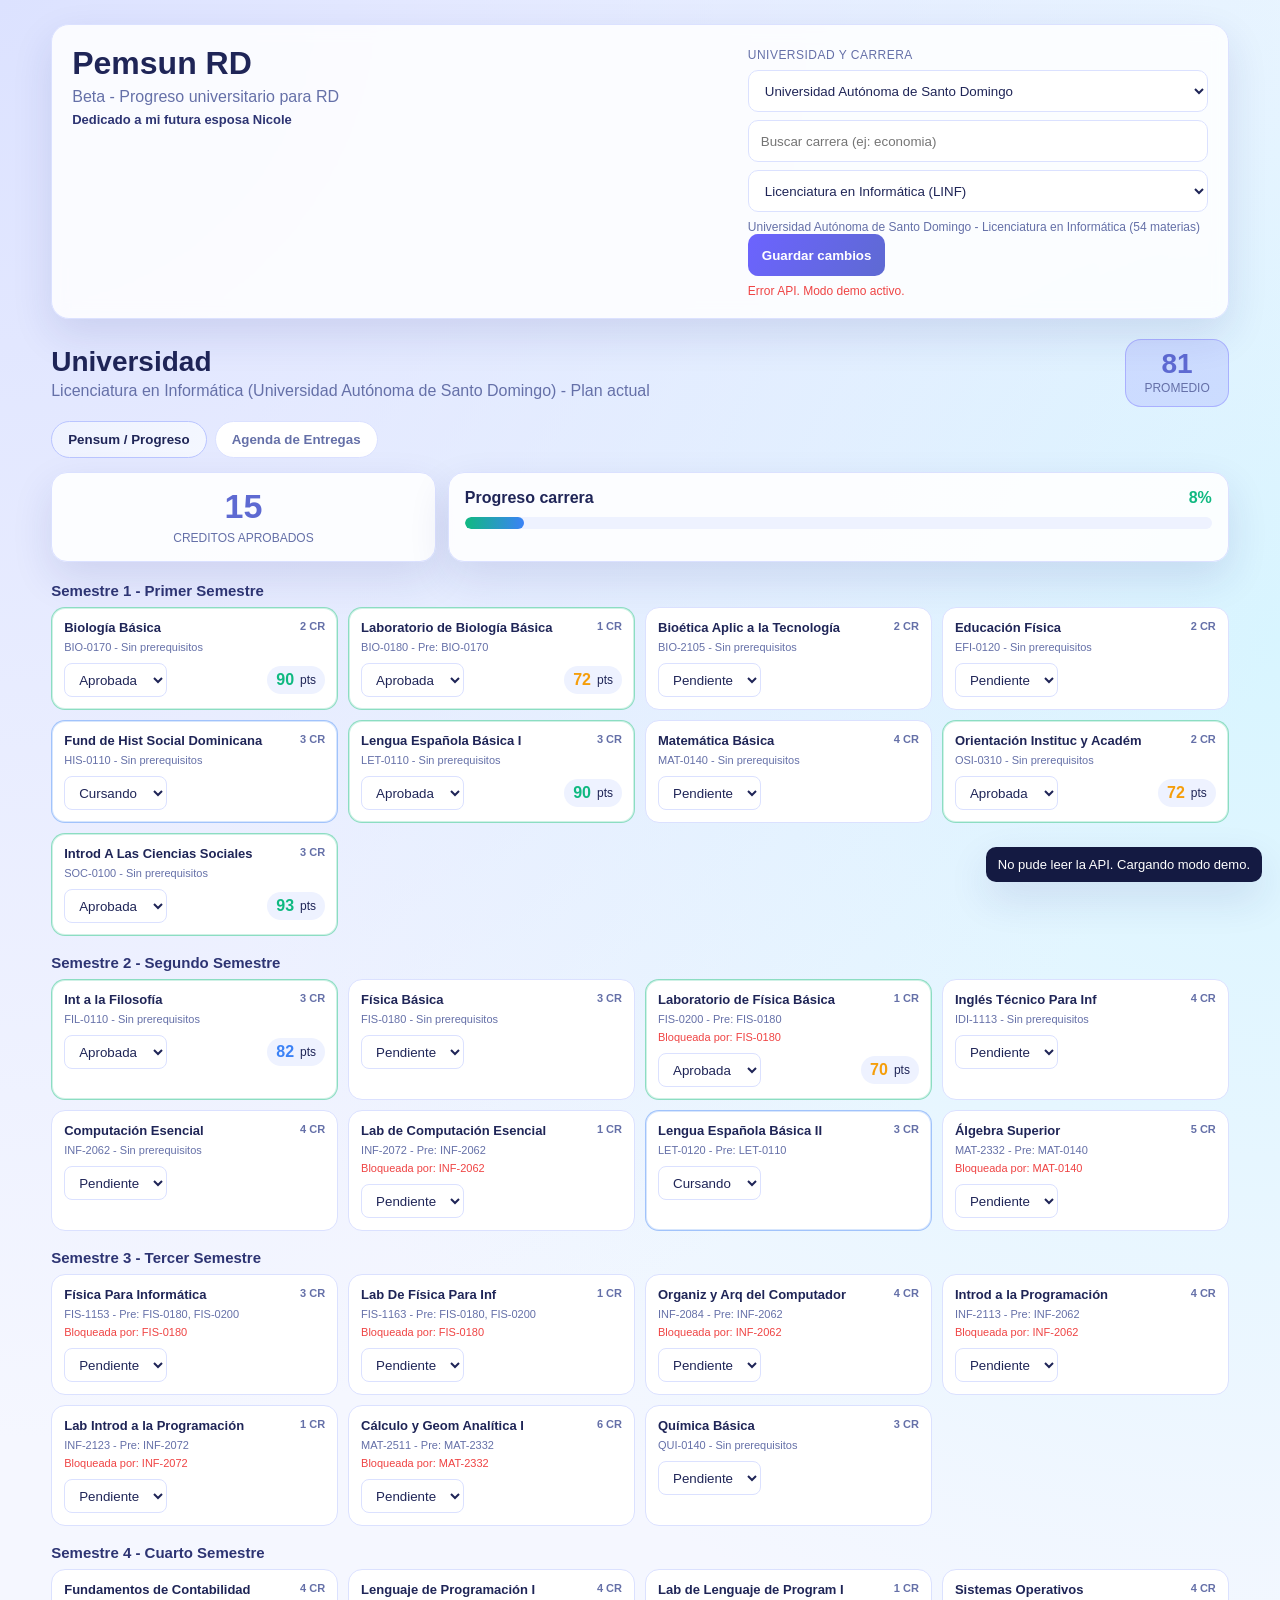
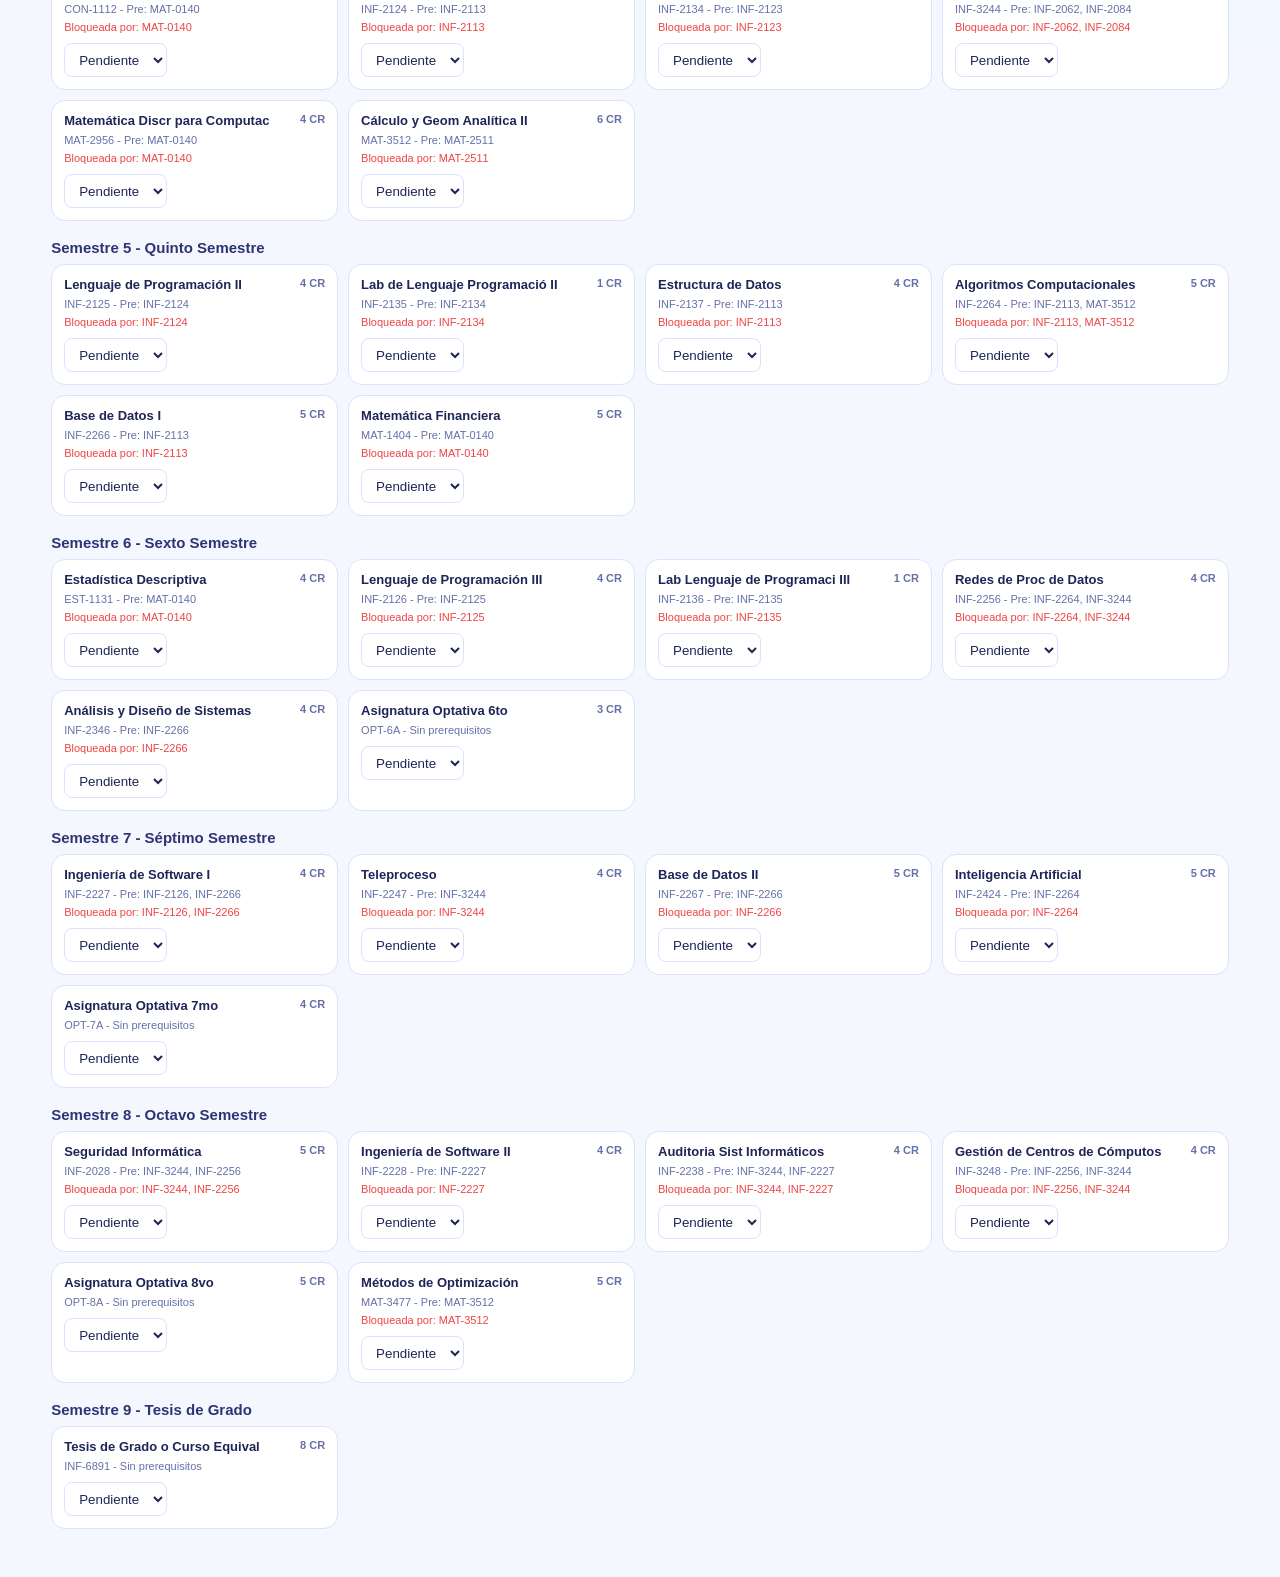
==== uni.html @ a09cc276 "Beta inicial Pemsun RD" ====
<!doctype html>
<html lang="es">
<head>
  <meta charset="utf-8">
  <meta name="viewport" content="width=device-width, initial-scale=1">
  <title>Pemsun RD - Beta</title>
  <link rel="stylesheet" href="uni.css">
</head>
<body>
  <div class="app-shell">
    <header class="topbar">
      <div>
        <h1>Pemsun RD</h1>
        <p class="subtitle">Beta - Progreso universitario para RD</p>
        <p class="dedication">Dedicado a mi futura esposa Nicole</p>
      </div>
      <div class="topbar-actions">
        <label for="university-select" class="field-label">Universidad y carrera</label>
        <div class="stack">
          <select id="university-select" class="select"></select>
          <input id="career-search-input" class="input" type="text" placeholder="Buscar carrera (ej: economia)" maxlength="80">
          <select id="career-select" class="select"></select>
        </div>
        <div id="career-meta" class="sync-status">Selecciona universidad y carrera</div>
        <div class="row">
          <button id="save-state-btn" class="btn-primary" type="button">Guardar cambios</button>
        </div>
        <div id="sync-status" class="sync-status">Modo demo (sin API)</div>
      </div>
    </header>

    <section class="page" id="page-uni">
      <div class="page-header">
        <div>
          <h2 class="page-title">Universidad</h2>
          <p class="page-subtitle" id="career-subtitle">Carrera no seleccionada</p>
        </div>
        <div class="score-badge">
          <span class="score-number" id="uni-gpa-val">0</span>
          <span class="score-label">Promedio</span>
        </div>
      </div>

      <div class="uni-tabs" role="tablist" aria-label="Navegacion universidad">
        <button class="uni-tab active" data-tab="pensum" type="button">Pensum / Progreso</button>
        <button class="uni-tab" data-tab="agenda" type="button">Agenda de Entregas</button>
      </div>

      <div id="uni-tab-pensum" class="uni-tab-content active">
        <div class="bento-grid">
          <div class="bento-card span-4 center">
            <div class="big-number" id="uni-cr-approved">0</div>
            <div class="mini-label">Creditos aprobados</div>
          </div>
          <div class="bento-card span-8">
            <div class="progress-head">
              <span><strong>Progreso carrera</strong></span>
              <span id="uni-progress-pct" class="ok-text">0%</span>
            </div>
            <div class="progress-track">
              <div id="uni-progress-bar" class="progress-bar"></div>
            </div>
          </div>
        </div>

        <div id="uni-semesters-container"></div>
      </div>

      <div id="uni-tab-agenda" class="uni-tab-content">
        <div class="bento-grid">
          <div class="bento-card span-12">
            <div class="agenda-head">
              <h3>Entregas y parciales</h3>
              <button class="btn-primary" id="open-uni-agenda-modal" type="button">+ Nuevo evento</button>
            </div>
            <div id="uni-agenda-list" class="activity-list"></div>
          </div>
        </div>
      </div>
    </section>
  </div>

  <div id="uni-grade-modal" class="modal-backdrop hidden" aria-hidden="true">
    <div class="modal-card">
      <h3>Registrar nota</h3>
      <p id="uni-grade-modal-subject" class="modal-subject"></p>
      <div class="grade-box">
        <input id="uni-grade-slider" type="range" min="0" max="100" step="1" value="80">
        <div id="uni-grade-display" class="grade-display">80</div>
      </div>
      <p id="uni-grade-warning" class="warning hidden">Una materia se considera aprobada desde 70 puntos.</p>
      <div class="modal-actions">
        <button id="cancel-grade-btn" class="btn-secondary" type="button">Cancelar</button>
        <button id="confirm-grade-btn" class="btn-primary" type="button">Confirmar</button>
      </div>
    </div>
  </div>

  <div id="uni-agenda-modal" class="modal-backdrop hidden" aria-hidden="true">
    <div class="modal-card">
      <h3>Nuevo evento</h3>
      <div class="form-grid">
        <label>Titulo
          <input id="uni-agenda-title" class="input" type="text" maxlength="120" placeholder="Parcial 1" />
        </label>
        <label>Fecha
          <input id="uni-agenda-date" class="input" type="date" />
        </label>
        <label>Tipo
          <select id="uni-agenda-type" class="select">
            <option value="examen">Examen</option>
            <option value="entrega">Entrega</option>
            <option value="exposicion">Exposicion</option>
          </select>
        </label>
        <label>Materia
          <select id="uni-agenda-subject" class="select"></select>
        </label>
      </div>
      <div class="modal-actions">
        <button id="cancel-agenda-btn" class="btn-secondary" type="button">Cancelar</button>
        <button id="save-agenda-btn" class="btn-primary" type="button">Guardar</button>
      </div>
    </div>
  </div>

  <div id="toast-container" class="toast-container" aria-live="polite" aria-atomic="true"></div>

  <script src="university_data.js"></script>
  <script src="config.js"></script>
  <script src="uni.js"></script>
</body>
</html>
---- uni.css ----
:root {
  --bg: #f5f7ff;
  --card: #ffffff;
  --elevated: #eef2ff;
  --border: #dbe1ff;
  --text: #1f2557;
  --text-muted: #6570a8;
  --primary: #6c63ff;
  --primary-2: #5e6ad2;
  --ok: #10b981;
  --warn: #f59e0b;
  --danger: #ef4444;
  --shadow: 0 16px 40px rgba(32, 45, 130, 0.12);
}

* {
  box-sizing: border-box;
}

body {
  margin: 0;
  font-family: "Segoe UI", "Inter", sans-serif;
  color: var(--text);
  background:
    radial-gradient(circle at 0% 0%, #dce2ff 0, transparent 42%),
    radial-gradient(circle at 100% 20%, #d8f5ff 0, transparent 38%),
    var(--bg);
}

.app-shell {
  width: min(1200px, 92vw);
  margin: 24px auto 48px;
}

.topbar {
  display: flex;
  justify-content: space-between;
  gap: 16px;
  align-items: flex-start;
  background: rgba(255, 255, 255, 0.84);
  backdrop-filter: blur(8px);
  border: 1px solid var(--border);
  border-radius: 18px;
  padding: 20px;
  box-shadow: var(--shadow);
}

.topbar h1 {
  margin: 0;
  font-size: clamp(24px, 3vw, 32px);
  font-weight: 800;
}

.subtitle {
  margin: 6px 0 0;
  color: var(--text-muted);
}

.topbar-actions {
  min-width: min(100%, 460px);
}

.stack {
  display: grid;
  gap: 8px;
  margin-bottom: 8px;
}

.field-label {
  display: inline-block;
  margin-bottom: 8px;
  color: var(--text-muted);
  font-size: 12px;
  letter-spacing: 0.04em;
  text-transform: uppercase;
}

.row {
  display: flex;
  gap: 8px;
  flex-wrap: wrap;
}

.input,
.select {
  border: 1px solid var(--border);
  background: #fff;
  color: var(--text);
  border-radius: 10px;
  min-height: 42px;
  padding: 0 12px;
  outline: none;
  transition: border-color 0.2s, box-shadow 0.2s;
}

.input:focus,
.select:focus {
  border-color: var(--primary);
  box-shadow: 0 0 0 3px rgba(108, 99, 255, 0.14);
}

#student-id-input {
  flex: 1;
  min-width: 190px;
}

.sync-status {
  margin-top: 8px;
  font-size: 12px;
  color: var(--text-muted);
}

.btn-primary,
.btn-secondary {
  border: 0;
  min-height: 42px;
  border-radius: 10px;
  padding: 0 14px;
  font-weight: 700;
  cursor: pointer;
}

.btn-primary {
  background: linear-gradient(120deg, var(--primary), var(--primary-2));
  color: #fff;
}

.btn-secondary {
  background: var(--elevated);
  color: var(--text);
  border: 1px solid var(--border);
}

.page {
  margin-top: 20px;
}

.page-header {
  display: flex;
  justify-content: space-between;
  align-items: center;
  gap: 12px;
  margin-bottom: 14px;
}

.page-title {
  margin: 0;
  font-size: 28px;
  font-weight: 800;
}

.page-subtitle {
  margin: 4px 0 0;
  color: var(--text-muted);
}

.score-badge {
  background: rgba(108, 99, 255, 0.16);
  border: 1px solid rgba(108, 99, 255, 0.35);
  border-radius: 16px;
  padding: 10px 18px;
  text-align: center;
}

.score-number {
  display: block;
  font-size: 28px;
  font-weight: 800;
  color: #5e6ad2;
  line-height: 1;
}

.score-label {
  font-size: 12px;
  color: var(--text-muted);
  text-transform: uppercase;
}

.uni-tabs {
  display: flex;
  gap: 8px;
  margin-bottom: 14px;
}

.uni-tab {
  border: 1px solid var(--border);
  background: #fff;
  color: var(--text-muted);
  border-radius: 999px;
  padding: 10px 16px;
  font-weight: 700;
  cursor: pointer;
}

.uni-tab.active {
  background: linear-gradient(120deg, #eef2ff, #f4f7ff);
  color: var(--text);
  border-color: #bac5ff;
}

.uni-tab-content {
  display: none;
}

.uni-tab-content.active {
  display: block;
}

.bento-grid {
  display: grid;
  grid-template-columns: repeat(12, minmax(0, 1fr));
  gap: 12px;
  margin-bottom: 20px;
}

.bento-card {
  background: rgba(255, 255, 255, 0.9);
  border: 1px solid var(--border);
  border-radius: 16px;
  padding: 16px;
  box-shadow: var(--shadow);
}

.span-4 {
  grid-column: span 4;
}

.span-8 {
  grid-column: span 8;
}

.span-12 {
  grid-column: span 12;
}

.center {
  text-align: center;
}

.big-number {
  font-size: 34px;
  font-weight: 800;
  color: var(--primary-2);
  line-height: 1;
}

.mini-label {
  font-size: 12px;
  color: var(--text-muted);
  margin-top: 8px;
  text-transform: uppercase;
}

.progress-head {
  display: flex;
  justify-content: space-between;
  align-items: center;
  margin-bottom: 10px;
}

.ok-text {
  color: var(--ok);
  font-weight: 800;
}

.progress-track {
  width: 100%;
  height: 12px;
  background: var(--elevated);
  border-radius: 999px;
  overflow: hidden;
}

.progress-bar {
  height: 100%;
  width: 0;
  border-radius: 999px;
  transition: width 0.4s ease;
  background: linear-gradient(90deg, var(--ok), #3b82f6);
}

.uni-semester-block {
  margin-bottom: 18px;
}

.uni-semester-title {
  margin: 0 0 8px;
  font-size: 15px;
  font-weight: 800;
  color: #2d3473;
}

.uni-subjects-grid {
  display: grid;
  grid-template-columns: repeat(auto-fill, minmax(250px, 1fr));
  gap: 10px;
}

.uni-subject-card {
  background: #fff;
  border-radius: 14px;
  border: 1px solid var(--border);
  padding: 12px;
}

.uni-subject-card.state-passed {
  border-color: rgba(16, 185, 129, 0.48);
  box-shadow: inset 0 0 0 1px rgba(16, 185, 129, 0.2);
}

.uni-subject-card.state-current {
  border-color: rgba(59, 130, 246, 0.48);
  box-shadow: inset 0 0 0 1px rgba(59, 130, 246, 0.2);
}

.uni-subject-card.state-pending {
  border-color: var(--border);
}

.uni-subject-header {
  display: flex;
  justify-content: space-between;
  gap: 8px;
}

.uni-subject-name {
  font-size: 13px;
  font-weight: 700;
}

.uni-subject-cr {
  color: var(--text-muted);
  font-size: 11px;
  font-weight: 700;
}

.uni-subject-meta {
  margin-top: 6px;
  font-size: 11px;
  color: var(--text-muted);
}

.uni-subject-actions {
  margin-top: 10px;
  display: flex;
  justify-content: space-between;
  align-items: center;
  gap: 10px;
}

.uni-select-state {
  min-height: 34px;
  border-radius: 8px;
  border: 1px solid var(--border);
  padding: 0 10px;
  color: var(--text);
  background: #fff;
}

.grade-pill {
  display: inline-flex;
  align-items: center;
  gap: 6px;
  font-size: 12px;
  border-radius: 999px;
  padding: 5px 9px;
  background: var(--elevated);
}

.grade-value {
  font-size: 16px;
  font-weight: 800;
}

.agenda-head {
  display: flex;
  justify-content: space-between;
  align-items: center;
  gap: 10px;
  margin-bottom: 10px;
}

.agenda-head h3 {
  margin: 0;
}

.activity-list {
  display: grid;
  gap: 10px;
}

.activity-item {
  border: 1px solid var(--border);
  border-radius: 12px;
  background: #fff;
  padding: 12px;
  display: flex;
  justify-content: space-between;
  align-items: center;
  gap: 10px;
}

.activity-meta {
  display: flex;
  align-items: center;
  gap: 10px;
}

.activity-title {
  font-weight: 700;
  font-size: 14px;
}

.activity-subject {
  color: var(--text-muted);
  font-size: 12px;
}

.activity-badge {
  border-radius: 8px;
  padding: 5px 8px;
  font-size: 12px;
  font-weight: 800;
  background: var(--elevated);
}

.empty-state {
  border: 1px dashed var(--border);
  border-radius: 12px;
  background: rgba(255, 255, 255, 0.76);
  padding: 16px;
  text-align: center;
  color: var(--text-muted);
}

.icon-btn {
  border: 1px solid var(--border);
  background: #fff;
  border-radius: 8px;
  min-height: 34px;
  min-width: 34px;
  cursor: pointer;
}

.modal-backdrop {
  position: fixed;
  inset: 0;
  background: rgba(16, 22, 54, 0.5);
  display: flex;
  align-items: center;
  justify-content: center;
  z-index: 1000;
}

.hidden {
  display: none !important;
}

.modal-card {
  width: min(520px, 92vw);
  border-radius: 16px;
  border: 1px solid var(--border);
  background: #fff;
  box-shadow: var(--shadow);
  padding: 18px;
}

.modal-card h3 {
  margin-top: 0;
}

.modal-subject {
  color: var(--text-muted);
  margin-bottom: 12px;
}

.grade-box {
  display: grid;
  gap: 8px;
}

.grade-display {
  font-size: 36px;
  font-weight: 800;
  color: #3b82f6;
  text-align: center;
}

.warning {
  margin: 8px 0 0;
  color: var(--danger);
  font-size: 13px;
}

.form-grid {
  display: grid;
  grid-template-columns: repeat(2, minmax(0, 1fr));
  gap: 10px;
}

.form-grid label {
  display: grid;
  gap: 6px;
  font-size: 13px;
  font-weight: 700;
}

.modal-actions {
  margin-top: 14px;
  display: flex;
  justify-content: flex-end;
  gap: 8px;
}

.toast-container {
  position: fixed;
  right: 18px;
  bottom: 18px;
  display: grid;
  gap: 8px;
  z-index: 1200;
}

.toast {
  background: #141a42;
  color: #fff;
  border-radius: 10px;
  padding: 10px 12px;
  min-width: 220px;
  box-shadow: var(--shadow);
  font-size: 13px;
}

@media (max-width: 960px) {
  .topbar {
    flex-direction: column;
  }

  .span-4,
  .span-8,
  .span-12 {
    grid-column: span 12;
  }
}

@media (max-width: 640px) {
  .app-shell {
    width: 94vw;
    margin-top: 14px;
  }

  .form-grid {
    grid-template-columns: 1fr;
  }

  .page-header {
    flex-direction: column;
    align-items: flex-start;
  }

  .uni-tabs {
    flex-wrap: wrap;
  }

  .activity-item {
    flex-direction: column;
    align-items: flex-start;
  }
}
.dedication {
  margin: 6px 0 0;
  color: #2d3473;
  font-weight: 700;
  font-size: 13px;
}
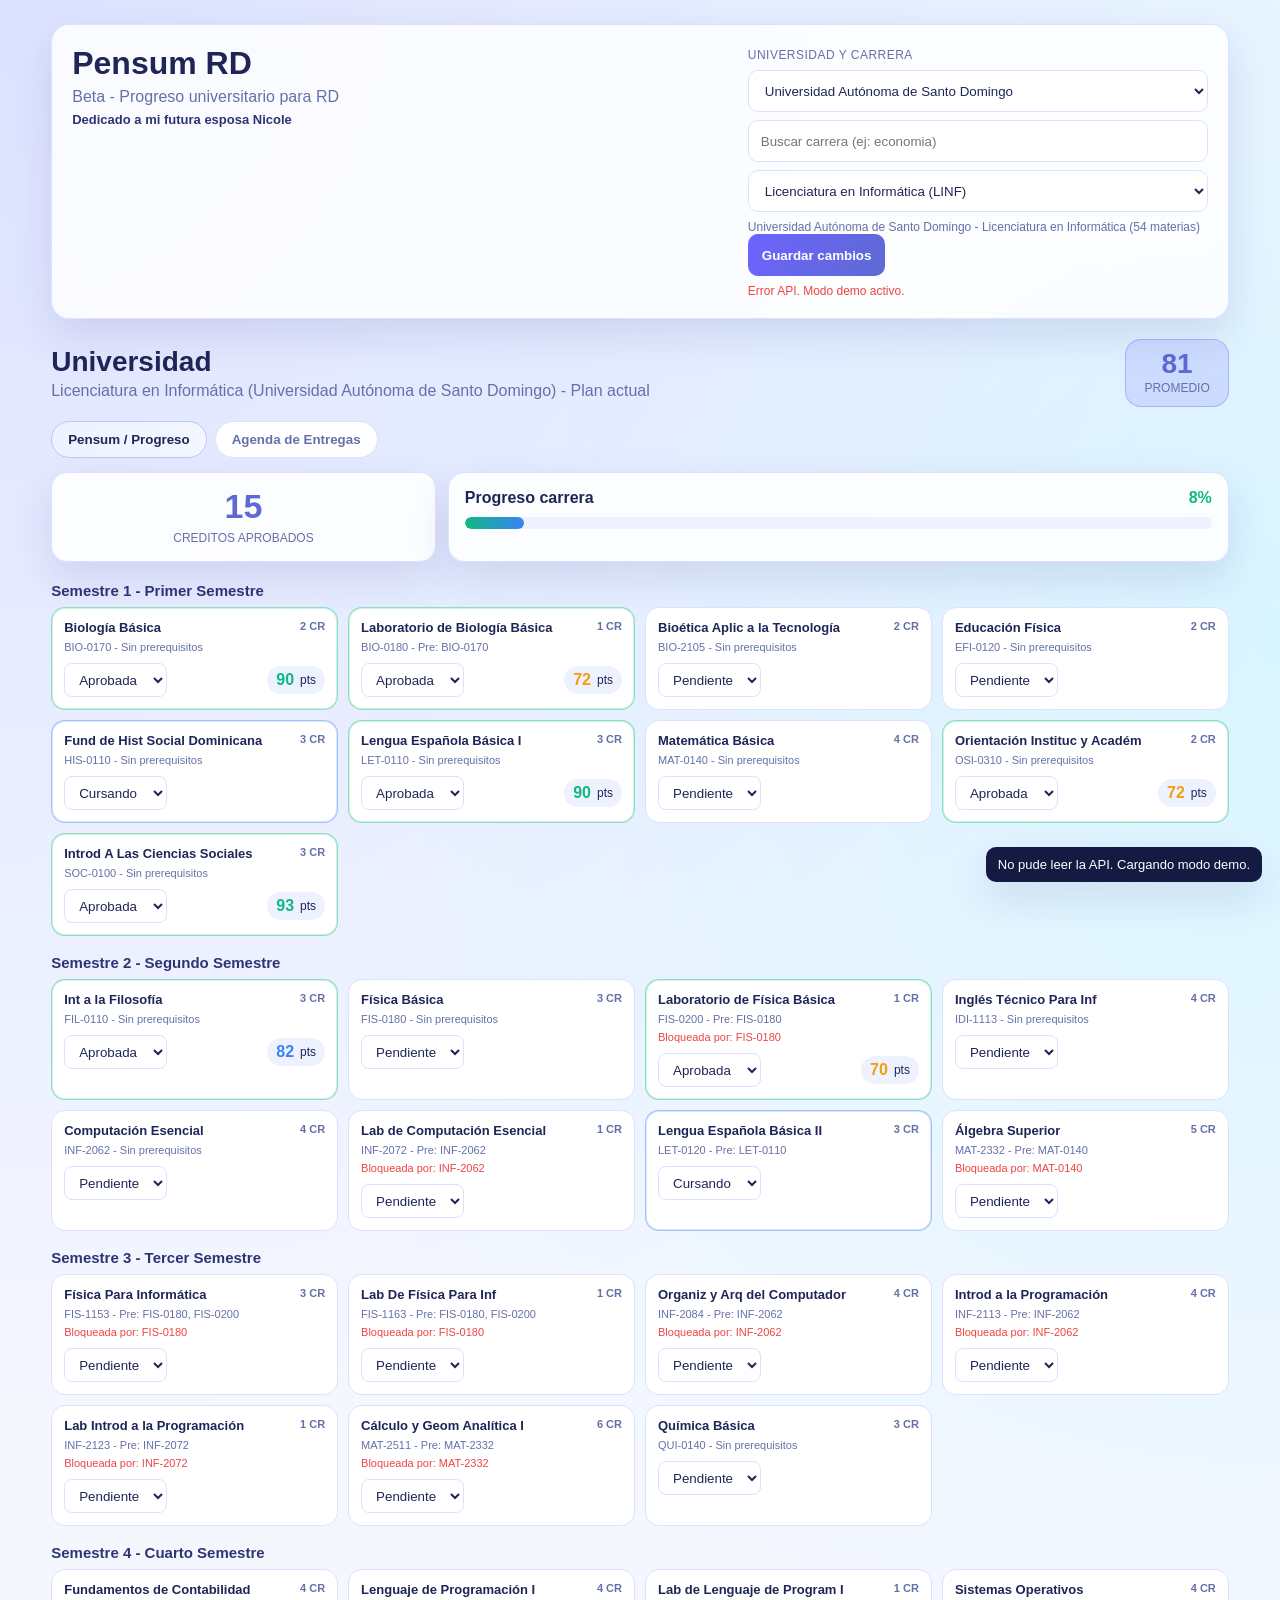
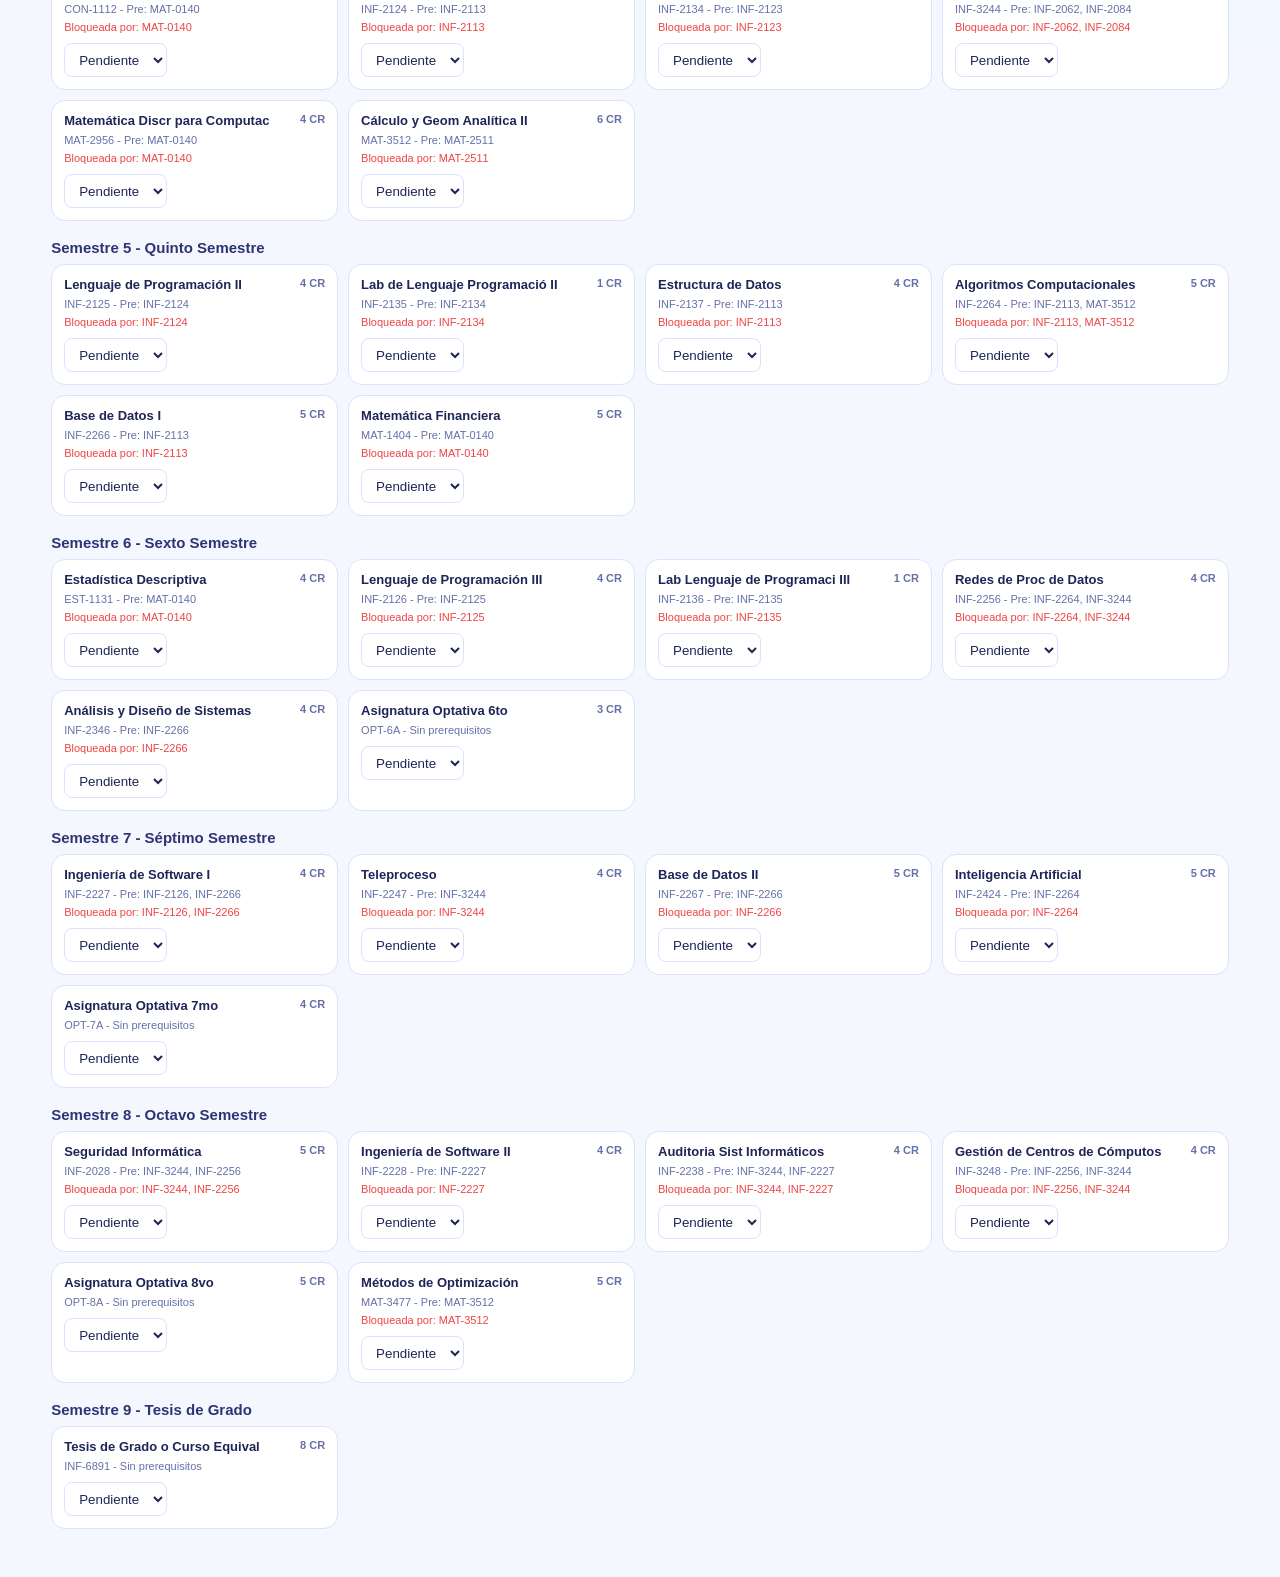
==== commit 547a1e90: "Corrige branding Pensum y compatibilidad de config" ====
--- a/uni.html
+++ b/uni.html
@@ -3,14 +3,14 @@
 <head>
   <meta charset="utf-8">
   <meta name="viewport" content="width=device-width, initial-scale=1">
-  <title>Pemsun RD - Beta</title>
+  <title>Pensum RD - Beta</title>
   <link rel="stylesheet" href="uni.css">
 </head>
 <body>
   <div class="app-shell">
     <header class="topbar">
       <div>
-        <h1>Pemsun RD</h1>
+        <h1>Pensum RD</h1>
         <p class="subtitle">Beta - Progreso universitario para RD</p>
         <p class="dedication">Dedicado a mi futura esposa Nicole</p>
       </div>
